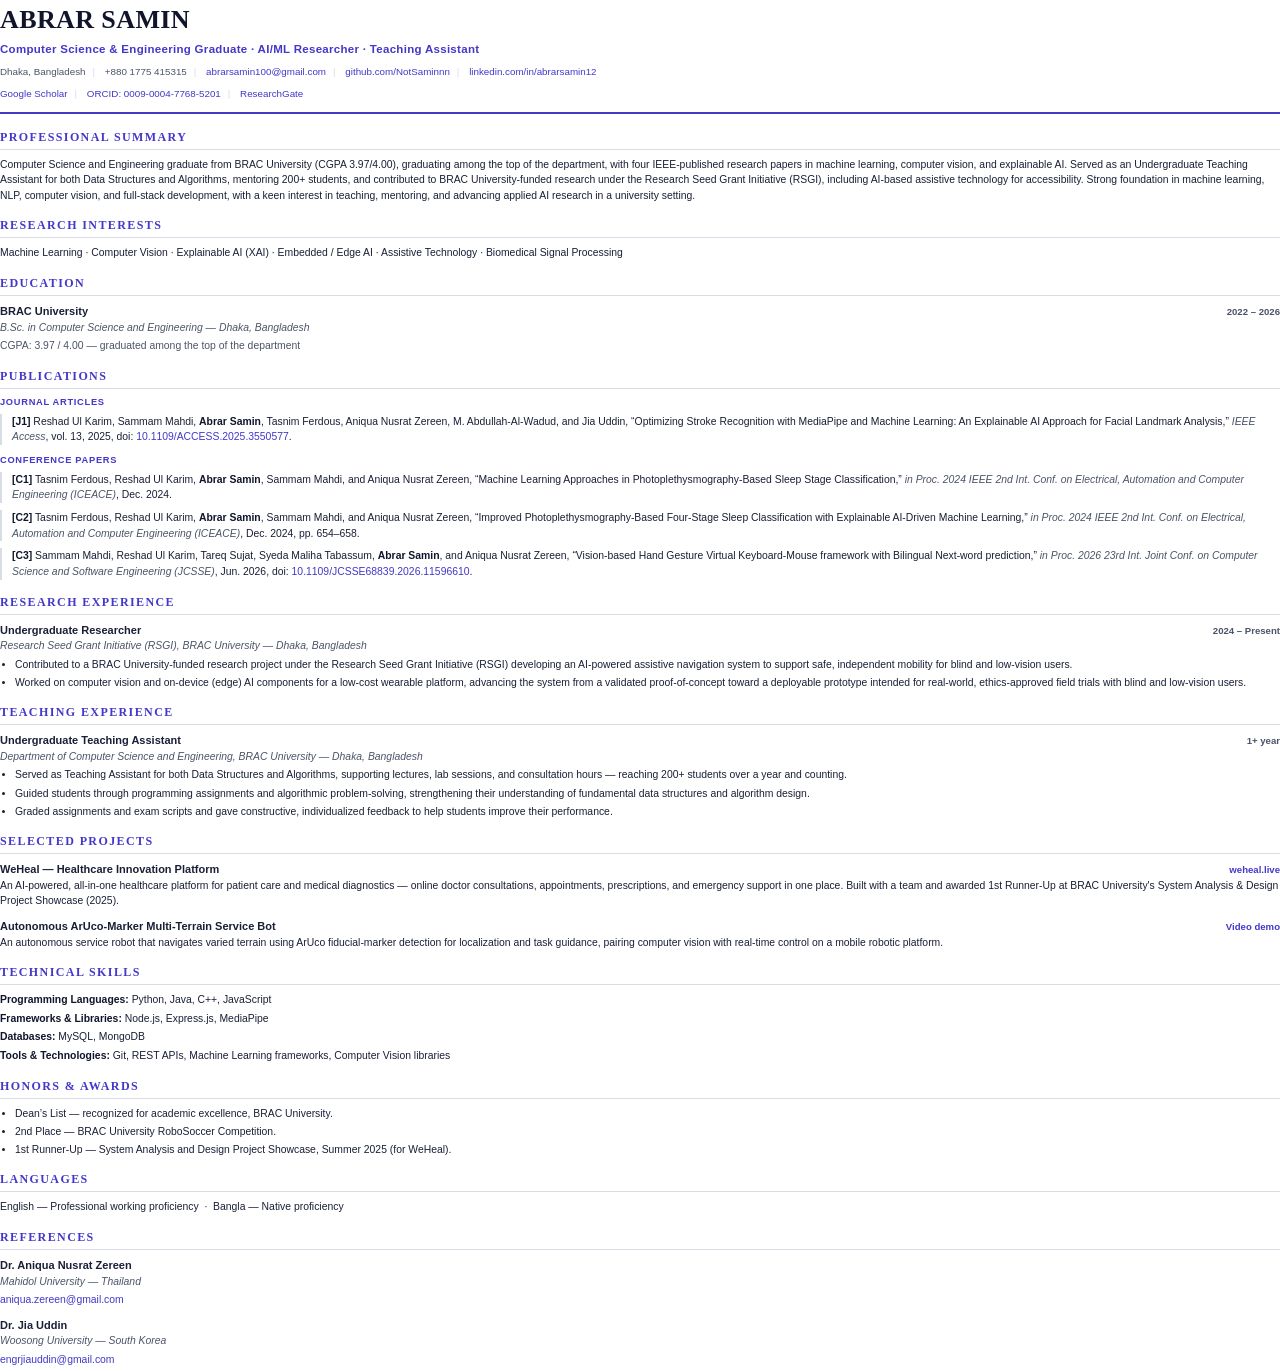
==== assets/resume/resume.html @ ad6e702a "Add JCSSE 2026 publication, references, and update IEEE paper count to four. Includes the new confer" ====
<!DOCTYPE html>
<html lang="en">
<head>
<meta charset="UTF-8">
<meta name="viewport" content="width=device-width, initial-scale=1.0">
<title>Abrar Samin — Curriculum Vitae</title>
<style>
  /* Print-optimised CV. Rendered to PDF with Chrome headless (--print-to-pdf). */
  @page { size: A4; margin: 14mm 15mm; }
  * { box-sizing: border-box; margin: 0; padding: 0; }
  :root {
    --ink: #1a1f36;
    --muted: #4b5468;
    --brand: #4338ca;
    --line: #d8dce6;
  }
  html { -webkit-print-color-adjust: exact; print-color-adjust: exact; }
  body {
    font-family: "Helvetica Neue", Arial, sans-serif;
    color: var(--ink);
    font-size: 10.4px;
    line-height: 1.5;
  }
  a { color: var(--brand); text-decoration: none; }

  header { border-bottom: 2.5px solid var(--brand); padding-bottom: 10px; margin-bottom: 14px; }
  h1 { font-family: Georgia, "Times New Roman", serif; font-size: 26px; letter-spacing: 0.4px; color: #10152b; }
  .role { color: var(--brand); font-weight: 600; font-size: 11.5px; margin-top: 2px; letter-spacing: 0.3px; }
  .contact { margin-top: 7px; color: var(--muted); font-size: 9.8px; }
  .contact span { white-space: nowrap; }
  .sep { color: var(--line); margin: 0 7px; }

  section { margin-top: 13px; }
  h2 {
    font-family: Georgia, serif; font-size: 12px; text-transform: uppercase;
    letter-spacing: 1.4px; color: var(--brand); border-bottom: 1px solid var(--line);
    padding-bottom: 3px; margin-bottom: 7px;
  }
  p { margin-bottom: 4px; }
  .muted { color: var(--muted); }

  .entry { margin-bottom: 9px; }
  .entry:last-child { margin-bottom: 0; }
  .row { display: flex; justify-content: space-between; align-items: baseline; gap: 12px; }
  .row .title { font-weight: 700; font-size: 11px; }
  .row .date { color: var(--muted); font-size: 9.6px; white-space: nowrap; font-weight: 600; }
  .sub { color: var(--muted); font-style: italic; margin-bottom: 3px; }
  ul { margin: 3px 0 0 15px; }
  li { margin-bottom: 2.5px; }

  .pub { margin-bottom: 7px; padding-left: 10px; border-left: 2px solid var(--line); }
  .pub .venue { color: var(--muted); font-style: italic; }
  .pub b { color: #10152b; }

  .grid2 { display: grid; grid-template-columns: 1fr 1fr; gap: 3px 20px; }
  .skill-line b { display: inline-block; min-width: 0; color: #10152b; }
  .tag-row { margin-bottom: 3px; }

  /* Publication categories (Journal / Conference) */
  .pubcat {
    font-weight: 700; font-size: 9.3px; text-transform: uppercase; letter-spacing: 0.7px;
    color: var(--brand); margin: 9px 0 4px;
  }
  .pubcat.first { margin-top: 2px; }
  .pubnum { font-weight: 700; color: #10152b; }
  .refs { color: var(--muted); font-style: italic; }

  /* Keep entries whole across page breaks — professional CV pagination */
  section { page-break-inside: avoid; break-inside: avoid; }
  .entry, .pub { page-break-inside: avoid; break-inside: avoid; }
  h2 { page-break-after: avoid; break-after: avoid; }
</style>
</head>
<body>
  <header>
    <h1>ABRAR SAMIN</h1>
    <div class="role">Computer Science &amp; Engineering Graduate · AI/ML Researcher · Teaching Assistant</div>
    <div class="contact">
      <span>Dhaka, Bangladesh</span><span class="sep">|</span>
      <span>+880 1775 415315</span><span class="sep">|</span>
      <span><a href="mailto:abrarsamin100@gmail.com">abrarsamin100@gmail.com</a></span><span class="sep">|</span>
      <span><a href="https://github.com/NotSaminnn">github.com/NotSaminnn</a></span><span class="sep">|</span>
      <span><a href="https://linkedin.com/in/abrarsamin12">linkedin.com/in/abrarsamin12</a></span>
    </div>
    <div class="contact">
      <span><a href="https://scholar.google.com/citations?user=wri8qfwAAAAJ">Google Scholar</a></span><span class="sep">|</span>
      <span><a href="https://orcid.org/0009-0004-7768-5201">ORCID: 0009-0004-7768-5201</a></span><span class="sep">|</span>
      <span><a href="https://www.researchgate.net/profile/Abrar-Samin-3">ResearchGate</a></span>
    </div>
  </header>

  <section>
    <h2>Professional Summary</h2>
    <p>Computer Science and Engineering graduate from BRAC University (CGPA 3.97/4.00), graduating among the top of
    the department, with four IEEE-published research papers in machine learning, computer vision, and explainable
    AI. Served as an Undergraduate Teaching Assistant for both Data Structures and Algorithms, mentoring 200+ students,
    and contributed to BRAC University-funded research under the Research Seed Grant Initiative (RSGI), including
    AI-based assistive technology for accessibility. Strong foundation in machine learning, NLP, computer vision, and
    full-stack development, with a keen interest in teaching, mentoring, and advancing applied AI research in a
    university setting.</p>
  </section>

  <section>
    <h2>Research Interests</h2>
    <p>Machine Learning · Computer Vision · Explainable AI (XAI) · Embedded / Edge AI · Assistive Technology · Biomedical Signal Processing</p>
  </section>

  <section>
    <h2>Education</h2>
    <div class="entry">
      <div class="row"><span class="title">BRAC University</span><span class="date">2022 – 2026</span></div>
      <div class="sub">B.Sc. in Computer Science and Engineering — Dhaka, Bangladesh</div>
      <p class="muted">CGPA: 3.97 / 4.00 — graduated among the top of the department</p>
    </div>
  </section>

  <section>
    <h2>Publications</h2>
    <div class="pubcat first">Journal Articles</div>
    <div class="pub">
      <span class="pubnum">[J1]</span> Reshad Ul Karim, Sammam Mahdi, <b>Abrar Samin</b>, Tasnim Ferdous, Aniqua Nusrat Zereen,
      M. Abdullah-Al-Wadud, and Jia Uddin, &ldquo;Optimizing Stroke Recognition with MediaPipe and Machine Learning:
      An Explainable AI Approach for Facial Landmark Analysis,&rdquo; <span class="venue">IEEE Access</span>, vol. 13,
      2025, doi: <a href="https://doi.org/10.1109/ACCESS.2025.3550577">10.1109/ACCESS.2025.3550577</a>.
    </div>
    <div class="pubcat">Conference Papers</div>
    <div class="pub">
      <span class="pubnum">[C1]</span> Tasnim Ferdous, Reshad Ul Karim, <b>Abrar Samin</b>, Sammam Mahdi, and Aniqua Nusrat
      Zereen, &ldquo;Machine Learning Approaches in Photoplethysmography-Based Sleep Stage Classification,&rdquo;
      <span class="venue">in Proc. 2024 IEEE 2nd Int. Conf. on Electrical, Automation and Computer Engineering
      (ICEACE)</span>, Dec. 2024.
    </div>
    <div class="pub">
      <span class="pubnum">[C2]</span> Tasnim Ferdous, Reshad Ul Karim, <b>Abrar Samin</b>, Sammam Mahdi, and Aniqua Nusrat
      Zereen, &ldquo;Improved Photoplethysmography-Based Four-Stage Sleep Classification with Explainable AI-Driven
      Machine Learning,&rdquo; <span class="venue">in Proc. 2024 IEEE 2nd Int. Conf. on Electrical, Automation and
      Computer Engineering (ICEACE)</span>, Dec. 2024, pp. 654–658.
    </div>
    <div class="pub">
      <span class="pubnum">[C3]</span> Sammam Mahdi, Reshad Ul Karim, Tareq Sujat, Syeda Maliha Tabassum, <b>Abrar Samin</b>,
      and Aniqua Nusrat Zereen, &ldquo;Vision-based Hand Gesture Virtual Keyboard-Mouse framework with Bilingual
      Next-word prediction,&rdquo; <span class="venue">in Proc. 2026 23rd Int. Joint Conf. on Computer Science and
      Software Engineering (JCSSE)</span>, Jun. 2026, doi:
      <a href="https://doi.org/10.1109/JCSSE68839.2026.11596610">10.1109/JCSSE68839.2026.11596610</a>.
    </div>
  </section>

  <section>
    <h2>Research Experience</h2>
    <div class="entry">
      <div class="row"><span class="title">Undergraduate Researcher</span><span class="date">2024 – Present</span></div>
      <div class="sub">Research Seed Grant Initiative (RSGI), BRAC University — Dhaka, Bangladesh</div>
      <ul>
        <li>Contributed to a BRAC University-funded research project under the Research Seed Grant Initiative (RSGI)
        developing an AI-powered assistive navigation system to support safe, independent mobility for blind and
        low-vision users.</li>
        <li>Worked on computer vision and on-device (edge) AI components for a low-cost wearable platform, advancing
        the system from a validated proof-of-concept toward a deployable prototype intended for real-world,
        ethics-approved field trials with blind and low-vision users.</li>
      </ul>
    </div>
  </section>

  <section>
    <h2>Teaching Experience</h2>
    <div class="entry">
      <div class="row"><span class="title">Undergraduate Teaching Assistant</span><span class="date">1+ year</span></div>
      <div class="sub">Department of Computer Science and Engineering, BRAC University — Dhaka, Bangladesh</div>
      <ul>
        <li>Served as Teaching Assistant for both Data Structures and Algorithms, supporting lectures, lab sessions,
        and consultation hours — reaching 200+ students over a year and counting.</li>
        <li>Guided students through programming assignments and algorithmic problem-solving, strengthening their
        understanding of fundamental data structures and algorithm design.</li>
        <li>Graded assignments and exam scripts and gave constructive, individualized feedback to help students
        improve their performance.</li>
      </ul>
    </div>
  </section>

  <section>
    <h2>Selected Projects</h2>
    <div class="entry">
      <div class="row"><span class="title">WeHeal — Healthcare Innovation Platform</span><span class="date"><a href="https://weheal.live/">weheal.live</a></span></div>
      <p>An AI-powered, all-in-one healthcare platform for patient care and medical diagnostics — online doctor
      consultations, appointments, prescriptions, and emergency support in one place. Built with a team and awarded
      1st Runner-Up at BRAC University's System Analysis &amp; Design Project Showcase (2025).</p>
    </div>
    <div class="entry">
      <div class="row"><span class="title">Autonomous ArUco-Marker Multi-Terrain Service Bot</span><span class="date"><a href="https://www.youtube.com/watch?v=WJUcASlT_to">Video demo</a></span></div>
      <p>An autonomous service robot that navigates varied terrain using ArUco fiducial-marker detection for
      localization and task guidance, pairing computer vision with real-time control on a mobile robotic platform.</p>
    </div>
  </section>

  <section>
    <h2>Technical Skills</h2>
    <div class="tag-row skill-line"><b>Programming Languages:</b> Python, Java, C++, JavaScript</div>
    <div class="tag-row skill-line"><b>Frameworks &amp; Libraries:</b> Node.js, Express.js, MediaPipe</div>
    <div class="tag-row skill-line"><b>Databases:</b> MySQL, MongoDB</div>
    <div class="tag-row skill-line"><b>Tools &amp; Technologies:</b> Git, REST APIs, Machine Learning frameworks, Computer Vision libraries</div>
  </section>

  <section>
    <h2>Honors &amp; Awards</h2>
    <ul>
      <li>Dean&rsquo;s List — recognized for academic excellence, BRAC University.</li>
      <li>2nd Place — BRAC University RoboSoccer Competition.</li>
      <li>1st Runner-Up — System Analysis and Design Project Showcase, Summer 2025 (for WeHeal).</li>
    </ul>
  </section>

  <section>
    <h2>Languages</h2>
    <p>English — Professional working proficiency &nbsp;·&nbsp; Bangla — Native proficiency</p>
  </section>

  <section>
    <h2>References</h2>
    <div class="entry">
      <div class="row"><span class="title">Dr. Aniqua Nusrat Zereen</span></div>
      <div class="sub">Mahidol University — Thailand</div>
      <p class="muted"><a href="mailto:aniqua.zereen@gmail.com">aniqua.zereen@gmail.com</a></p>
    </div>
    <div class="entry">
      <div class="row"><span class="title">Dr. Jia Uddin</span></div>
      <div class="sub">Woosong University — South Korea</div>
      <p class="muted"><a href="mailto:engrjiauddin@gmail.com">engrjiauddin@gmail.com</a></p>
    </div>
  </section>
</body>
</html>
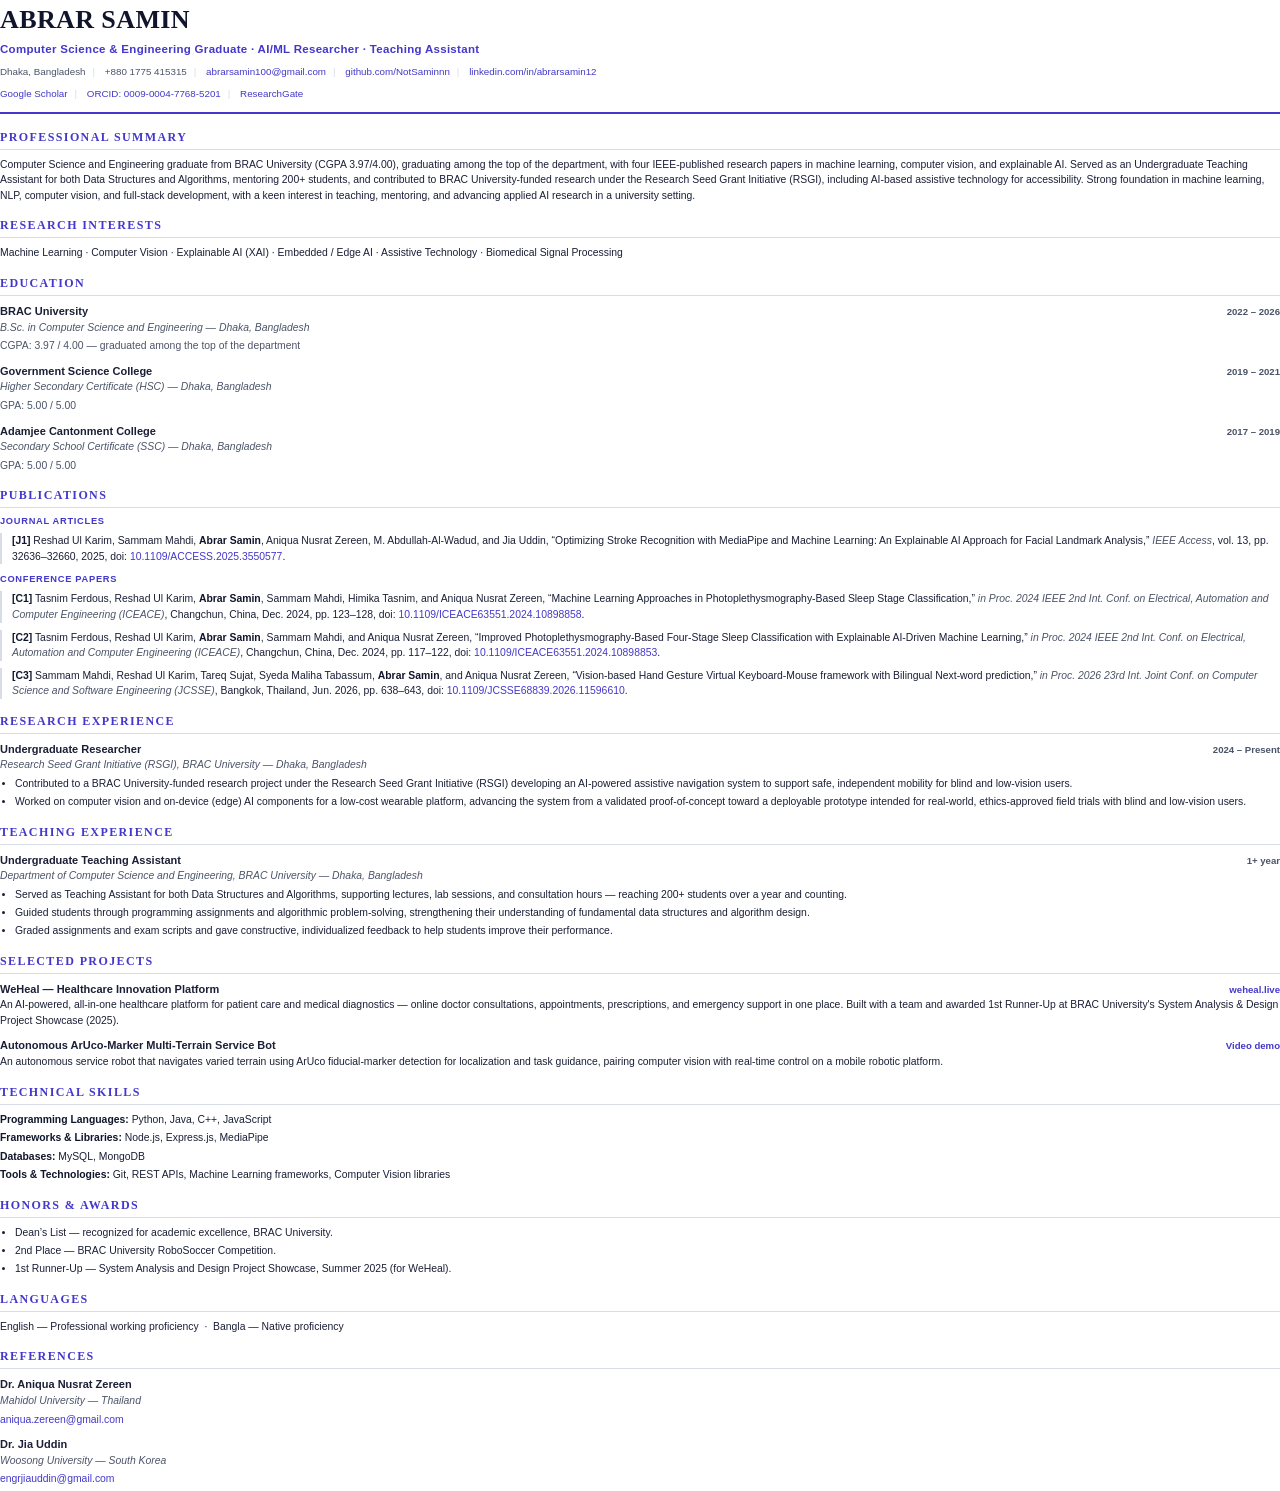
==== commit 36031ee9: "Correct publication metadata across CV, site, and resume assets Verified against Crossref and the pu" ====
--- a/assets/resume/resume.html
+++ b/assets/resume/resume.html
@@ -112,35 +112,47 @@
       <div class="sub">B.Sc. in Computer Science and Engineering — Dhaka, Bangladesh</div>
       <p class="muted">CGPA: 3.97 / 4.00 — graduated among the top of the department</p>
     </div>
+    <div class="entry">
+      <div class="row"><span class="title">Government Science College</span><span class="date">2019 – 2021</span></div>
+      <div class="sub">Higher Secondary Certificate (HSC) — Dhaka, Bangladesh</div>
+      <p class="muted">GPA: 5.00 / 5.00</p>
+    </div>
+    <div class="entry">
+      <div class="row"><span class="title">Adamjee Cantonment College</span><span class="date">2017 – 2019</span></div>
+      <div class="sub">Secondary School Certificate (SSC) — Dhaka, Bangladesh</div>
+      <p class="muted">GPA: 5.00 / 5.00</p>
+    </div>
   </section>
 
   <section>
     <h2>Publications</h2>
     <div class="pubcat first">Journal Articles</div>
     <div class="pub">
-      <span class="pubnum">[J1]</span> Reshad Ul Karim, Sammam Mahdi, <b>Abrar Samin</b>, Tasnim Ferdous, Aniqua Nusrat Zereen,
+      <span class="pubnum">[J1]</span> Reshad Ul Karim, Sammam Mahdi, <b>Abrar Samin</b>, Aniqua Nusrat Zereen,
       M. Abdullah-Al-Wadud, and Jia Uddin, &ldquo;Optimizing Stroke Recognition with MediaPipe and Machine Learning:
       An Explainable AI Approach for Facial Landmark Analysis,&rdquo; <span class="venue">IEEE Access</span>, vol. 13,
-      2025, doi: <a href="https://doi.org/10.1109/ACCESS.2025.3550577">10.1109/ACCESS.2025.3550577</a>.
+      pp. 32636&ndash;32660, 2025, doi: <a href="https://doi.org/10.1109/ACCESS.2025.3550577">10.1109/ACCESS.2025.3550577</a>.
     </div>
     <div class="pubcat">Conference Papers</div>
     <div class="pub">
-      <span class="pubnum">[C1]</span> Tasnim Ferdous, Reshad Ul Karim, <b>Abrar Samin</b>, Sammam Mahdi, and Aniqua Nusrat
-      Zereen, &ldquo;Machine Learning Approaches in Photoplethysmography-Based Sleep Stage Classification,&rdquo;
-      <span class="venue">in Proc. 2024 IEEE 2nd Int. Conf. on Electrical, Automation and Computer Engineering
-      (ICEACE)</span>, Dec. 2024.
+      <span class="pubnum">[C1]</span> Tasnim Ferdous, Reshad Ul Karim, <b>Abrar Samin</b>, Sammam Mahdi, Himika Tasnim,
+      and Aniqua Nusrat Zereen, &ldquo;Machine Learning Approaches in Photoplethysmography-Based Sleep Stage
+      Classification,&rdquo; <span class="venue">in Proc. 2024 IEEE 2nd Int. Conf. on Electrical, Automation and
+      Computer Engineering (ICEACE)</span>, Changchun, China, Dec. 2024, pp. 123&ndash;128, doi:
+      <a href="https://doi.org/10.1109/ICEACE63551.2024.10898858">10.1109/ICEACE63551.2024.10898858</a>.
     </div>
     <div class="pub">
       <span class="pubnum">[C2]</span> Tasnim Ferdous, Reshad Ul Karim, <b>Abrar Samin</b>, Sammam Mahdi, and Aniqua Nusrat
       Zereen, &ldquo;Improved Photoplethysmography-Based Four-Stage Sleep Classification with Explainable AI-Driven
       Machine Learning,&rdquo; <span class="venue">in Proc. 2024 IEEE 2nd Int. Conf. on Electrical, Automation and
-      Computer Engineering (ICEACE)</span>, Dec. 2024, pp. 654–658.
+      Computer Engineering (ICEACE)</span>, Changchun, China, Dec. 2024, pp. 117&ndash;122, doi:
+      <a href="https://doi.org/10.1109/ICEACE63551.2024.10898853">10.1109/ICEACE63551.2024.10898853</a>.
     </div>
     <div class="pub">
       <span class="pubnum">[C3]</span> Sammam Mahdi, Reshad Ul Karim, Tareq Sujat, Syeda Maliha Tabassum, <b>Abrar Samin</b>,
       and Aniqua Nusrat Zereen, &ldquo;Vision-based Hand Gesture Virtual Keyboard-Mouse framework with Bilingual
       Next-word prediction,&rdquo; <span class="venue">in Proc. 2026 23rd Int. Joint Conf. on Computer Science and
-      Software Engineering (JCSSE)</span>, Jun. 2026, doi:
+      Software Engineering (JCSSE)</span>, Bangkok, Thailand, Jun. 2026, pp. 638&ndash;643, doi:
       <a href="https://doi.org/10.1109/JCSSE68839.2026.11596610">10.1109/JCSSE68839.2026.11596610</a>.
     </div>
   </section>
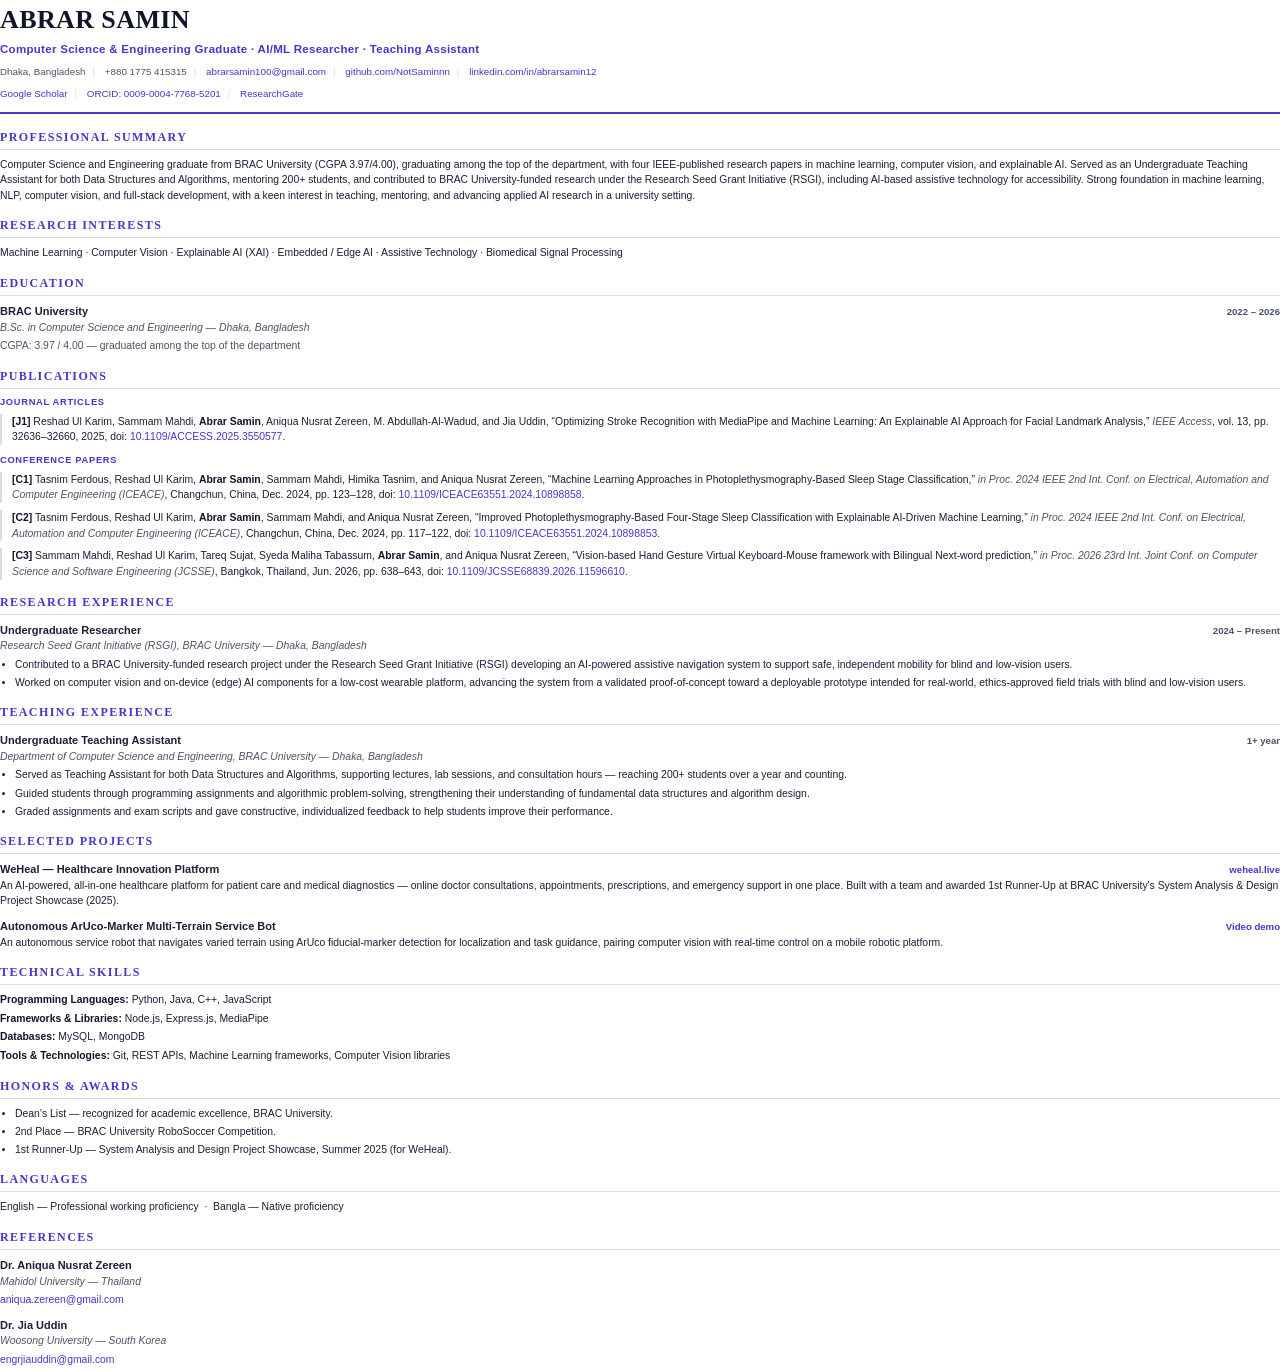
==== commit dd2d0883: "Remove HSC and SSC entries from site and CV Drop the Government Science College (HSC) and Adamjee Ca" ====
--- a/assets/resume/resume.html
+++ b/assets/resume/resume.html
@@ -112,16 +112,6 @@
       <div class="sub">B.Sc. in Computer Science and Engineering — Dhaka, Bangladesh</div>
       <p class="muted">CGPA: 3.97 / 4.00 — graduated among the top of the department</p>
     </div>
-    <div class="entry">
-      <div class="row"><span class="title">Government Science College</span><span class="date">2019 – 2021</span></div>
-      <div class="sub">Higher Secondary Certificate (HSC) — Dhaka, Bangladesh</div>
-      <p class="muted">GPA: 5.00 / 5.00</p>
-    </div>
-    <div class="entry">
-      <div class="row"><span class="title">Adamjee Cantonment College</span><span class="date">2017 – 2019</span></div>
-      <div class="sub">Secondary School Certificate (SSC) — Dhaka, Bangladesh</div>
-      <p class="muted">GPA: 5.00 / 5.00</p>
-    </div>
   </section>
 
   <section>
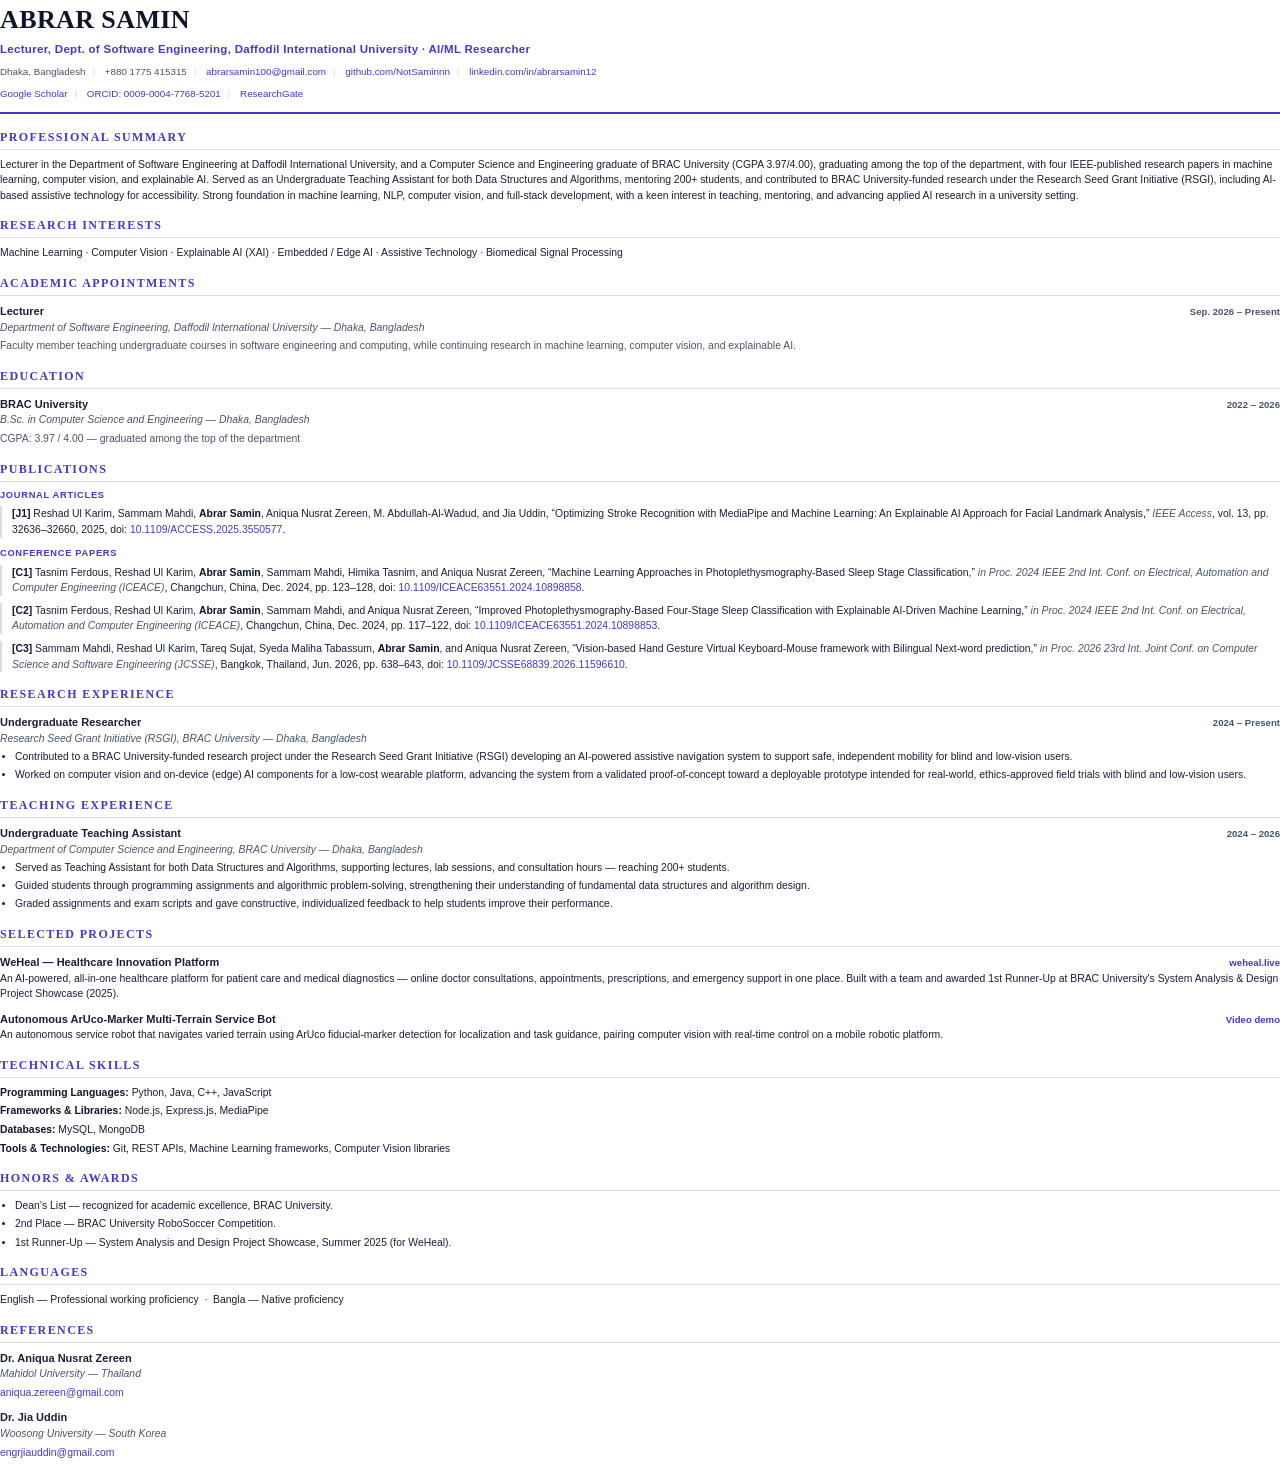
==== commit e86fa316: "Add Lecturer appointment at Daffodil International University New position: Lecturer, Department of " ====
--- a/assets/resume/resume.html
+++ b/assets/resume/resume.html
@@ -74,7 +74,7 @@
 <body>
   <header>
     <h1>ABRAR SAMIN</h1>
-    <div class="role">Computer Science &amp; Engineering Graduate · AI/ML Researcher · Teaching Assistant</div>
+    <div class="role">Lecturer, Dept. of Software Engineering, Daffodil International University · AI/ML Researcher</div>
     <div class="contact">
       <span>Dhaka, Bangladesh</span><span class="sep">|</span>
       <span>+880 1775 415315</span><span class="sep">|</span>
@@ -91,7 +91,8 @@
 
   <section>
     <h2>Professional Summary</h2>
-    <p>Computer Science and Engineering graduate from BRAC University (CGPA 3.97/4.00), graduating among the top of
+    <p>Lecturer in the Department of Software Engineering at Daffodil International University, and a Computer
+    Science and Engineering graduate of BRAC University (CGPA 3.97/4.00), graduating among the top of
     the department, with four IEEE-published research papers in machine learning, computer vision, and explainable
     AI. Served as an Undergraduate Teaching Assistant for both Data Structures and Algorithms, mentoring 200+ students,
     and contributed to BRAC University-funded research under the Research Seed Grant Initiative (RSGI), including
@@ -103,6 +104,16 @@
   <section>
     <h2>Research Interests</h2>
     <p>Machine Learning · Computer Vision · Explainable AI (XAI) · Embedded / Edge AI · Assistive Technology · Biomedical Signal Processing</p>
+  </section>
+
+  <section>
+    <h2>Academic Appointments</h2>
+    <div class="entry">
+      <div class="row"><span class="title">Lecturer</span><span class="date">Sep. 2026 – Present</span></div>
+      <div class="sub">Department of Software Engineering, Daffodil International University — Dhaka, Bangladesh</div>
+      <p class="muted">Faculty member teaching undergraduate courses in software engineering and computing, while
+      continuing research in machine learning, computer vision, and explainable AI.</p>
+    </div>
   </section>
 
   <section>
@@ -166,11 +177,11 @@
   <section>
     <h2>Teaching Experience</h2>
     <div class="entry">
-      <div class="row"><span class="title">Undergraduate Teaching Assistant</span><span class="date">1+ year</span></div>
+      <div class="row"><span class="title">Undergraduate Teaching Assistant</span><span class="date">2024 – 2026</span></div>
       <div class="sub">Department of Computer Science and Engineering, BRAC University — Dhaka, Bangladesh</div>
       <ul>
         <li>Served as Teaching Assistant for both Data Structures and Algorithms, supporting lectures, lab sessions,
-        and consultation hours — reaching 200+ students over a year and counting.</li>
+        and consultation hours — reaching 200+ students.</li>
         <li>Guided students through programming assignments and algorithmic problem-solving, strengthening their
         understanding of fundamental data structures and algorithm design.</li>
         <li>Graded assignments and exam scripts and gave constructive, individualized feedback to help students
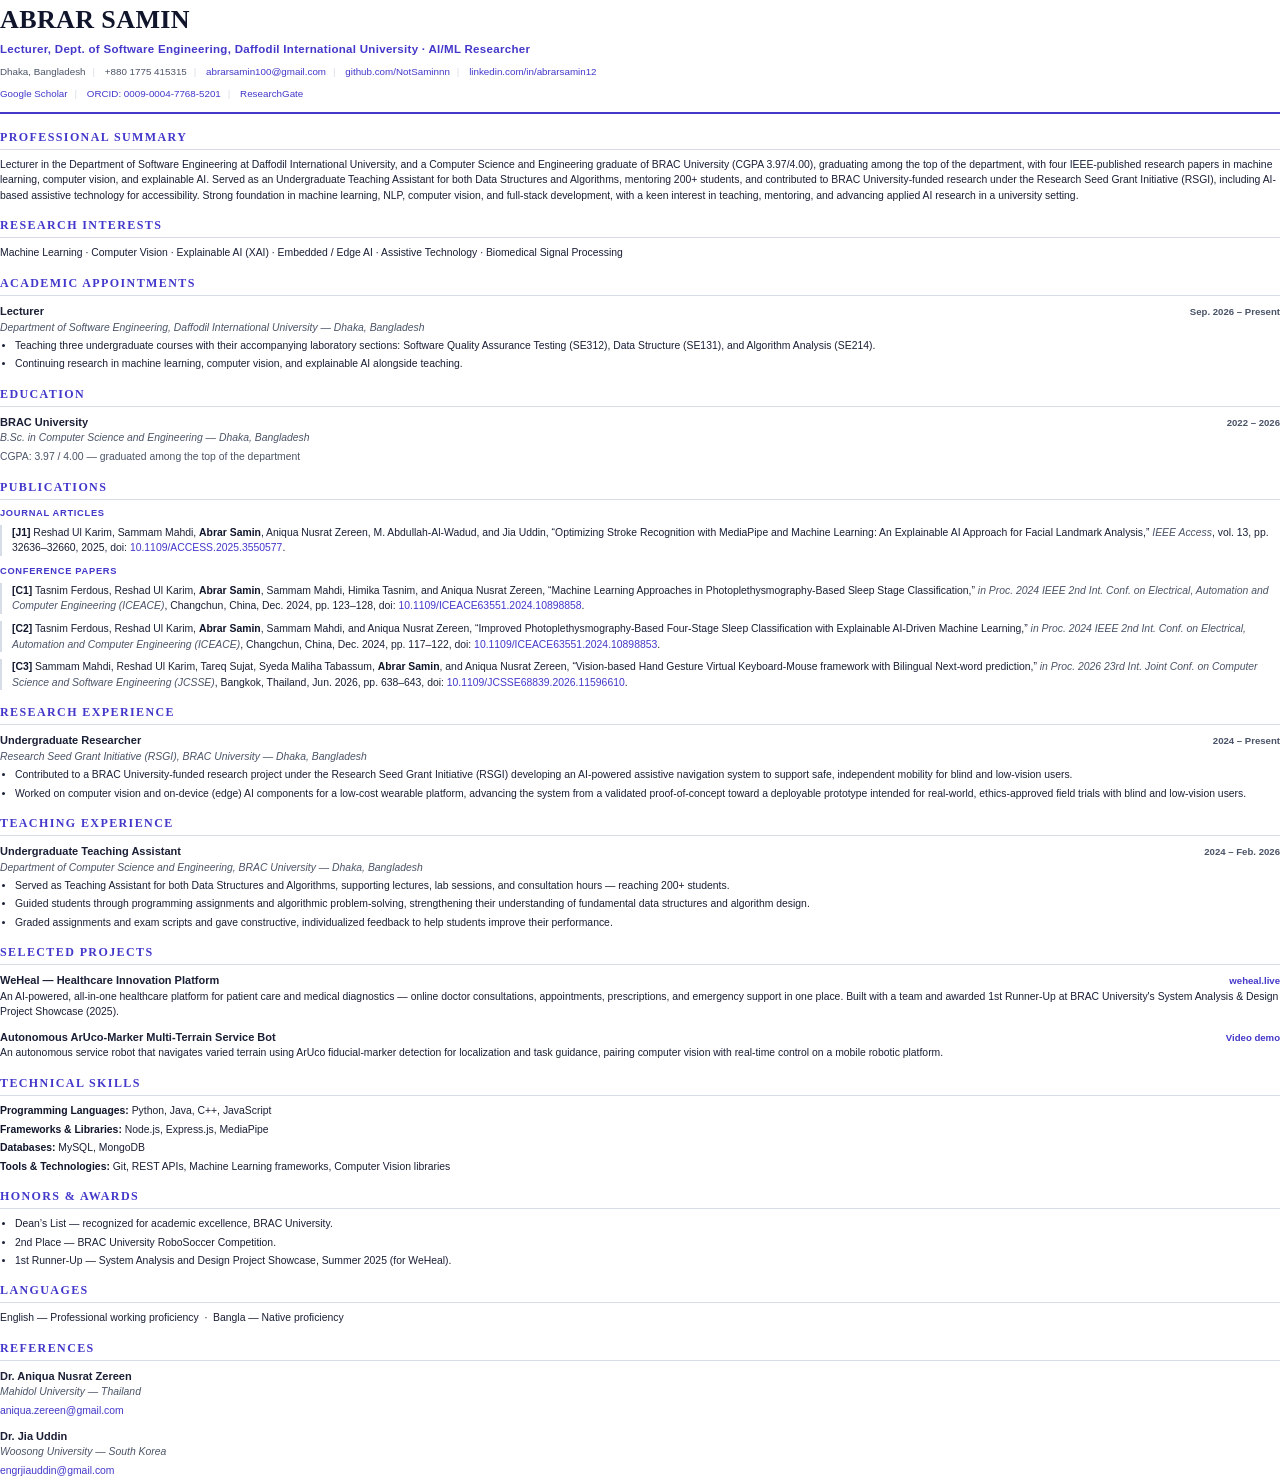
==== commit 7cdd80fd: "Name the courses taught at DIU and close the TA role in Feb 2026 Replace the generic "undergraduate " ====
--- a/assets/resume/resume.html
+++ b/assets/resume/resume.html
@@ -111,8 +111,11 @@
     <div class="entry">
       <div class="row"><span class="title">Lecturer</span><span class="date">Sep. 2026 – Present</span></div>
       <div class="sub">Department of Software Engineering, Daffodil International University — Dhaka, Bangladesh</div>
-      <p class="muted">Faculty member teaching undergraduate courses in software engineering and computing, while
-      continuing research in machine learning, computer vision, and explainable AI.</p>
+      <ul>
+        <li>Teaching three undergraduate courses with their accompanying laboratory sections: Software Quality
+        Assurance Testing (SE312), Data Structure (SE131), and Algorithm Analysis (SE214).</li>
+        <li>Continuing research in machine learning, computer vision, and explainable AI alongside teaching.</li>
+      </ul>
     </div>
   </section>
 
@@ -177,7 +180,7 @@
   <section>
     <h2>Teaching Experience</h2>
     <div class="entry">
-      <div class="row"><span class="title">Undergraduate Teaching Assistant</span><span class="date">2024 – 2026</span></div>
+      <div class="row"><span class="title">Undergraduate Teaching Assistant</span><span class="date">2024 – Feb. 2026</span></div>
       <div class="sub">Department of Computer Science and Engineering, BRAC University — Dhaka, Bangladesh</div>
       <ul>
         <li>Served as Teaching Assistant for both Data Structures and Algorithms, supporting lectures, lab sessions,
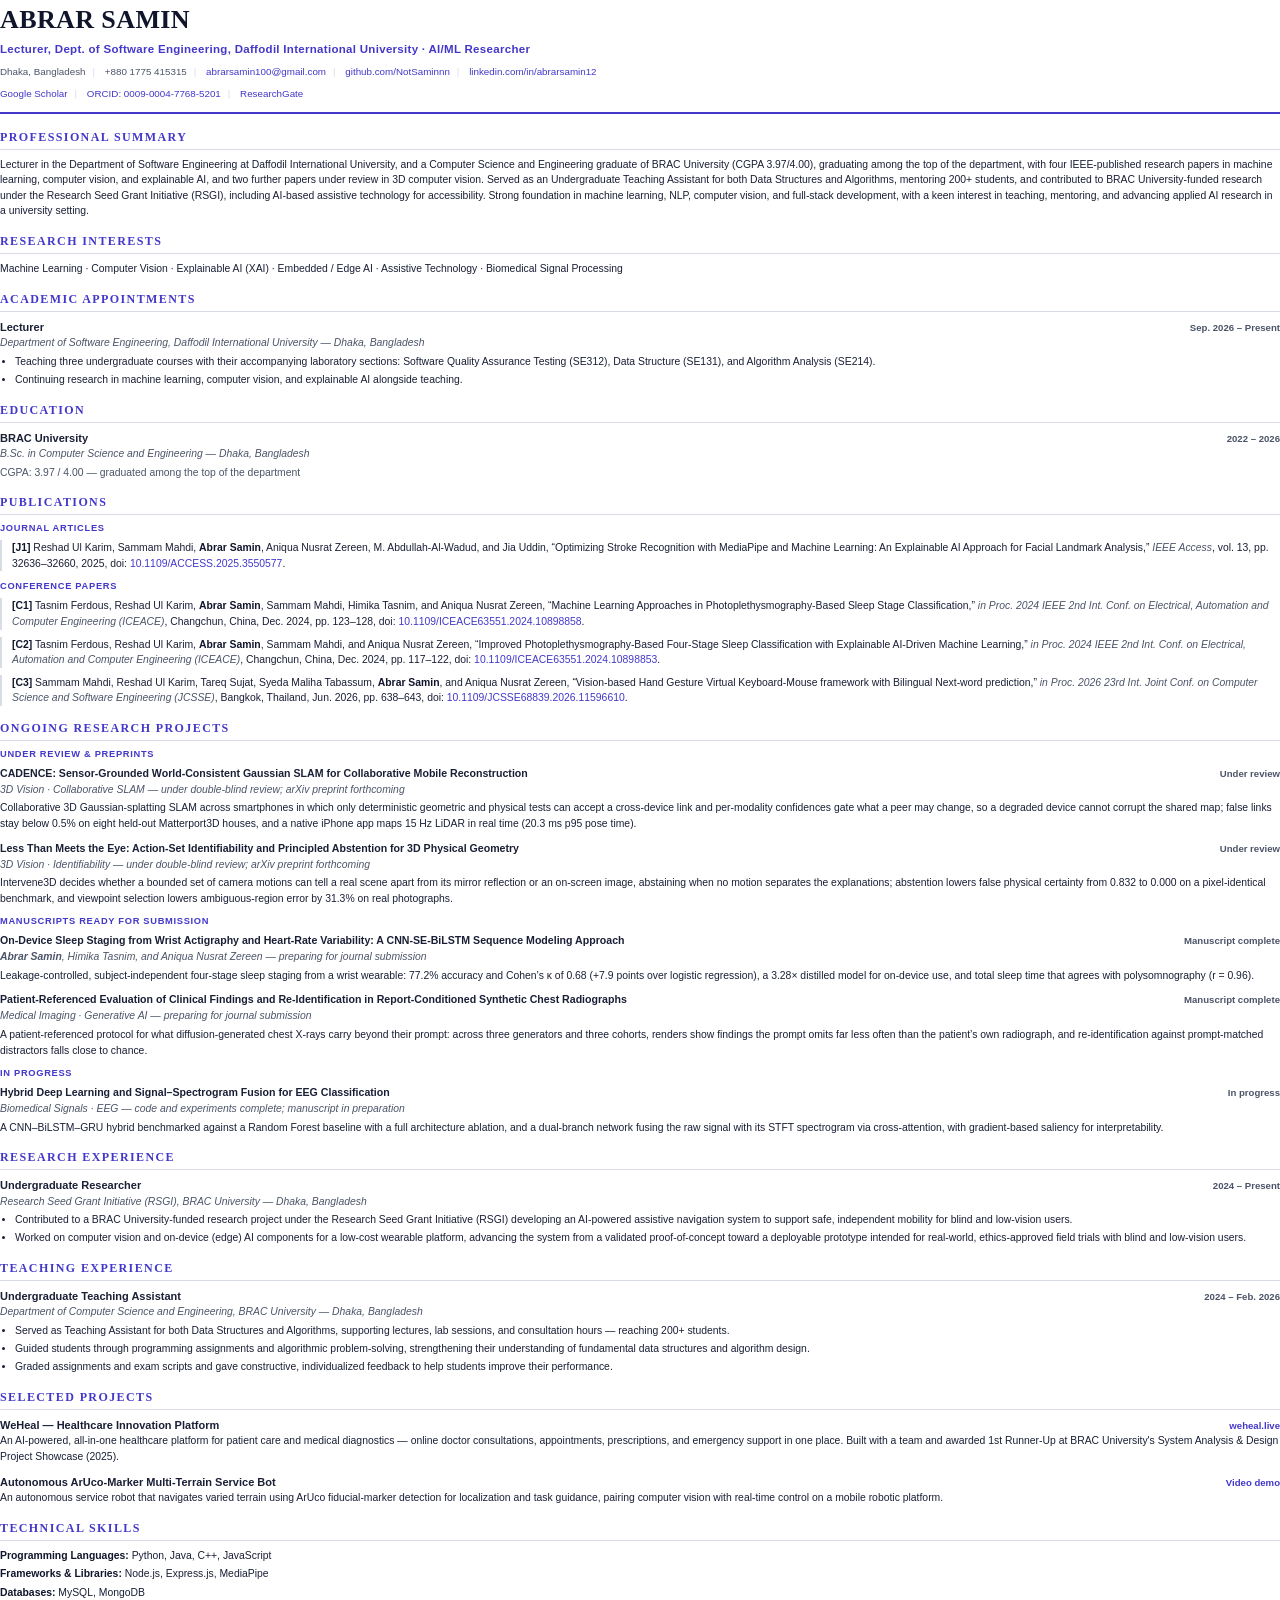
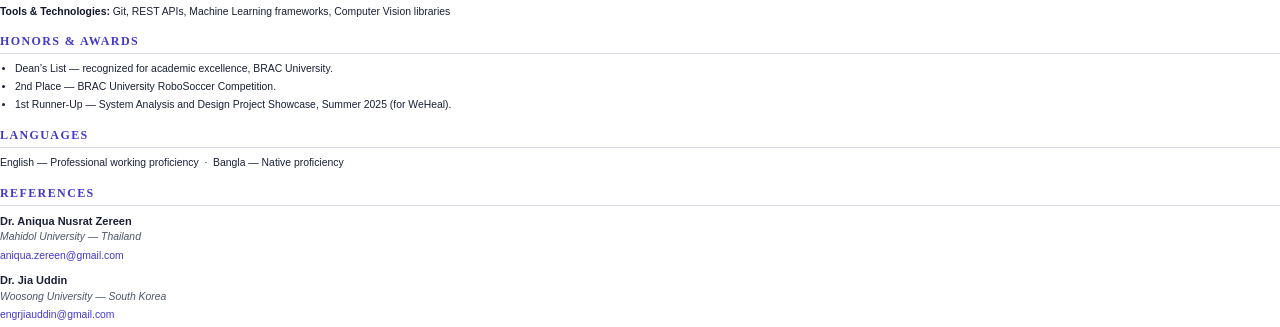
==== commit 9eba9e48: "Add Ongoing Research section to site and CV Five unpublished works, grouped by status: - Under revie" ====
--- a/assets/resume/resume.html
+++ b/assets/resume/resume.html
@@ -64,11 +64,16 @@
   .pubcat.first { margin-top: 2px; }
   .pubnum { font-weight: 700; color: #10152b; }
   .refs { color: var(--muted); font-style: italic; }
+  .proj .row .title { font-size: 10.6px; }
+  .proj p { margin-bottom: 0; }
 
   /* Keep entries whole across page breaks — professional CV pagination */
   section { page-break-inside: avoid; break-inside: avoid; }
   .entry, .pub { page-break-inside: avoid; break-inside: avoid; }
   h2 { page-break-after: avoid; break-after: avoid; }
+  /* Long sections may split between entries rather than jump whole to the next page */
+  section.breakable { page-break-inside: auto; break-inside: auto; }
+  .pubcat { page-break-after: avoid; break-after: avoid; }
 </style>
 </head>
 <body>
@@ -94,7 +99,7 @@
     <p>Lecturer in the Department of Software Engineering at Daffodil International University, and a Computer
     Science and Engineering graduate of BRAC University (CGPA 3.97/4.00), graduating among the top of
     the department, with four IEEE-published research papers in machine learning, computer vision, and explainable
-    AI. Served as an Undergraduate Teaching Assistant for both Data Structures and Algorithms, mentoring 200+ students,
+    AI, and two further papers under review in 3D computer vision. Served as an Undergraduate Teaching Assistant for both Data Structures and Algorithms, mentoring 200+ students,
     and contributed to BRAC University-funded research under the Research Seed Grant Initiative (RSGI), including
     AI-based assistive technology for accessibility. Strong foundation in machine learning, NLP, computer vision, and
     full-stack development, with a keen interest in teaching, mentoring, and advancing applied AI research in a
@@ -158,6 +163,50 @@
       Next-word prediction,&rdquo; <span class="venue">in Proc. 2026 23rd Int. Joint Conf. on Computer Science and
       Software Engineering (JCSSE)</span>, Bangkok, Thailand, Jun. 2026, pp. 638&ndash;643, doi:
       <a href="https://doi.org/10.1109/JCSSE68839.2026.11596610">10.1109/JCSSE68839.2026.11596610</a>.
+    </div>
+  </section>
+
+  <section class="breakable">
+    <h2>Ongoing Research Projects</h2>
+    <div class="pubcat first">Under Review &amp; Preprints</div>
+    <div class="entry proj">
+      <div class="row"><span class="title">CADENCE: Sensor-Grounded World-Consistent Gaussian SLAM for Collaborative Mobile Reconstruction</span><span class="date">Under review</span></div>
+      <div class="sub">3D Vision &middot; Collaborative SLAM &mdash; under double-blind review; arXiv preprint forthcoming</div>
+      <p>Collaborative 3D Gaussian-splatting SLAM across smartphones in which only deterministic geometric and physical
+      tests can accept a cross-device link and per-modality confidences gate what a peer may change, so a degraded
+      device cannot corrupt the shared map; false links stay below 0.5% on eight held-out Matterport3D houses, and a
+      native iPhone app maps 15 Hz LiDAR in real time (20.3 ms p95 pose time).</p>
+    </div>
+    <div class="entry proj">
+      <div class="row"><span class="title">Less Than Meets the Eye: Action-Set Identifiability and Principled Abstention for 3D Physical Geometry</span><span class="date">Under review</span></div>
+      <div class="sub">3D Vision &middot; Identifiability &mdash; under double-blind review; arXiv preprint forthcoming</div>
+      <p>Intervene3D decides whether a bounded set of camera motions can tell a real scene apart from its mirror
+      reflection or an on-screen image, abstaining when no motion separates the explanations; abstention lowers false
+      physical certainty from 0.832 to 0.000 on a pixel-identical benchmark, and viewpoint selection lowers
+      ambiguous-region error by 31.3% on real photographs.</p>
+    </div>
+    <div class="pubcat">Manuscripts Ready for Submission</div>
+    <div class="entry proj">
+      <div class="row"><span class="title">On-Device Sleep Staging from Wrist Actigraphy and Heart-Rate Variability: A CNN-SE-BiLSTM Sequence Modeling Approach</span><span class="date">Manuscript complete</span></div>
+      <div class="sub"><b>Abrar Samin</b>, Himika Tasnim, and Aniqua Nusrat Zereen &mdash; preparing for journal submission</div>
+      <p>Leakage-controlled, subject-independent four-stage sleep staging from a wrist wearable: 77.2% accuracy and
+      Cohen&rsquo;s &kappa; of 0.68 (+7.9 points over logistic regression), a 3.28&times; distilled model for on-device
+      use, and total sleep time that agrees with polysomnography (r = 0.96).</p>
+    </div>
+    <div class="entry proj">
+      <div class="row"><span class="title">Patient-Referenced Evaluation of Clinical Findings and Re-Identification in Report-Conditioned Synthetic Chest Radiographs</span><span class="date">Manuscript complete</span></div>
+      <div class="sub">Medical Imaging &middot; Generative AI &mdash; preparing for journal submission</div>
+      <p>A patient-referenced protocol for what diffusion-generated chest X-rays carry beyond their prompt: across three
+      generators and three cohorts, renders show findings the prompt omits far less often than the patient&rsquo;s own
+      radiograph, and re-identification against prompt-matched distractors falls close to chance.</p>
+    </div>
+    <div class="pubcat">In Progress</div>
+    <div class="entry proj">
+      <div class="row"><span class="title">Hybrid Deep Learning and Signal&ndash;Spectrogram Fusion for EEG Classification</span><span class="date">In progress</span></div>
+      <div class="sub">Biomedical Signals &middot; EEG &mdash; code and experiments complete; manuscript in preparation</div>
+      <p>A CNN&ndash;BiLSTM&ndash;GRU hybrid benchmarked against a Random Forest baseline with a full architecture
+      ablation, and a dual-branch network fusing the raw signal with its STFT spectrogram via cross-attention, with
+      gradient-based saliency for interpretability.</p>
     </div>
   </section>
 
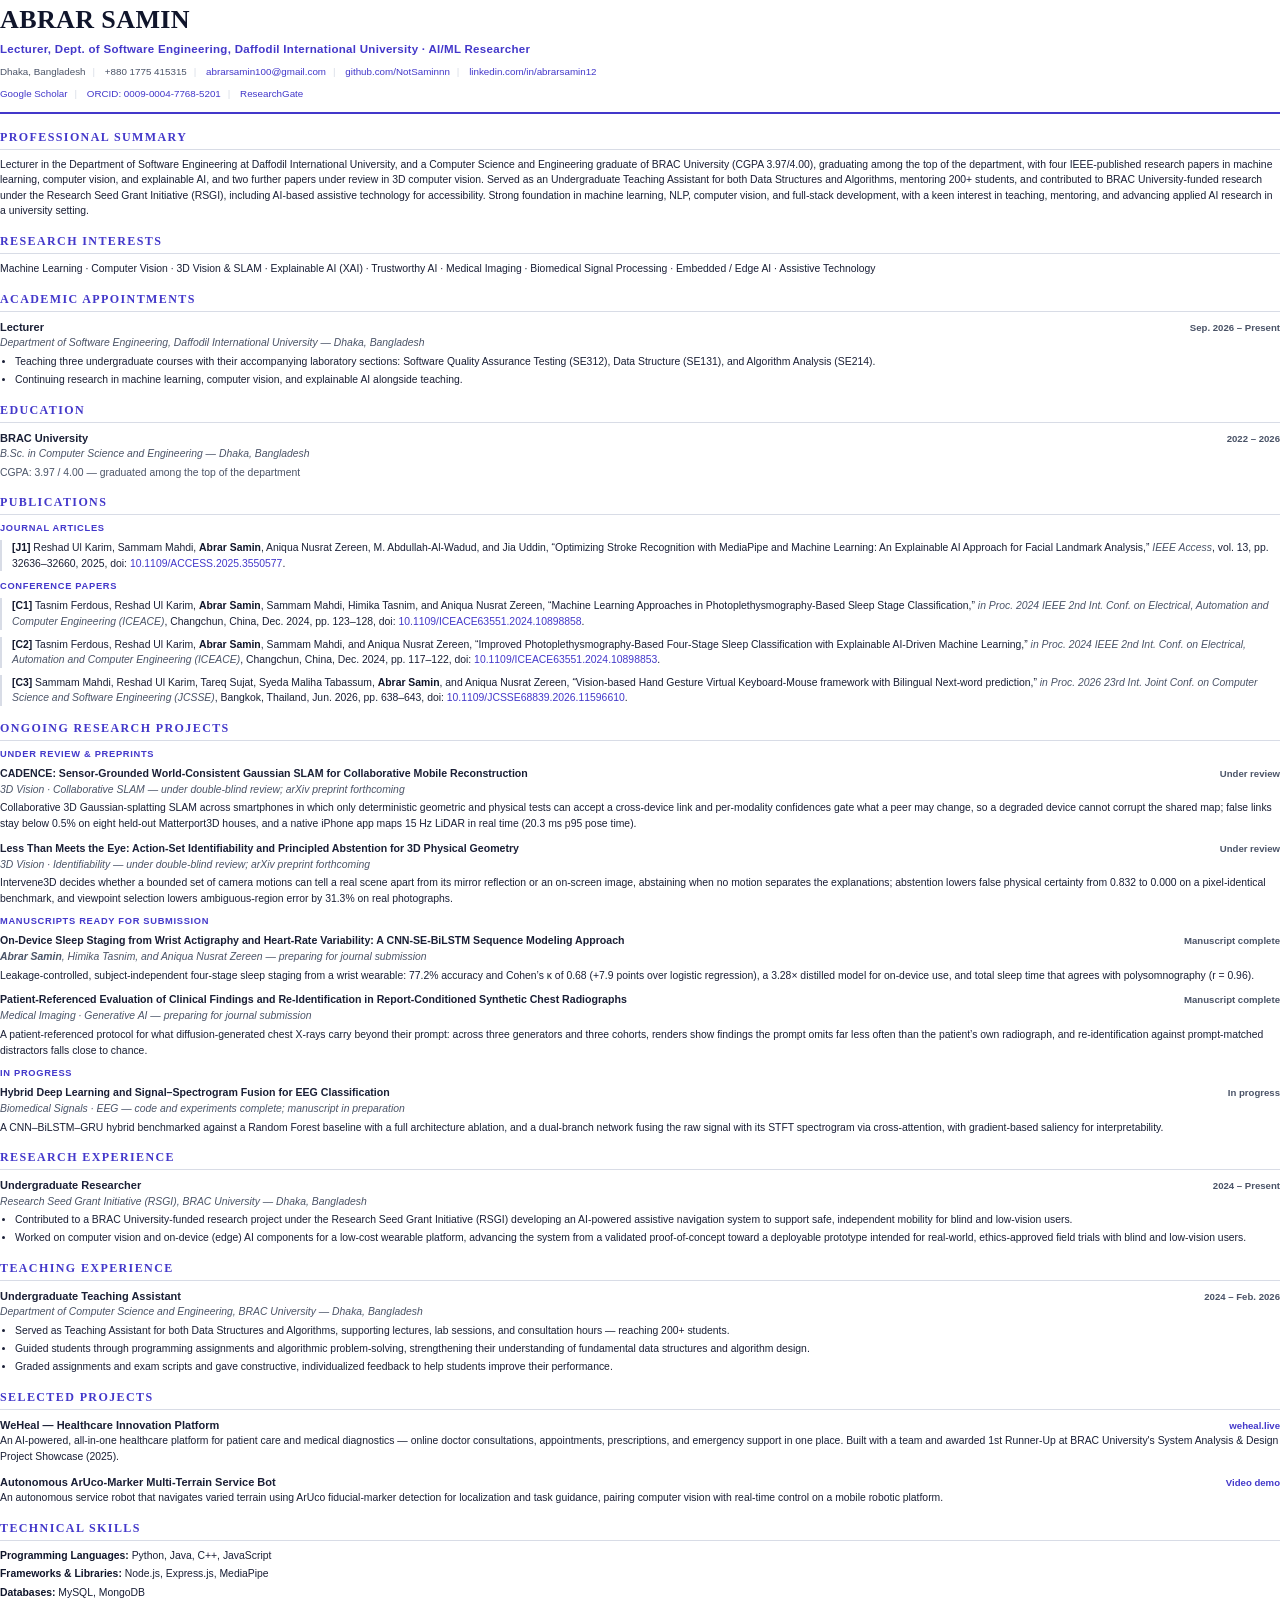
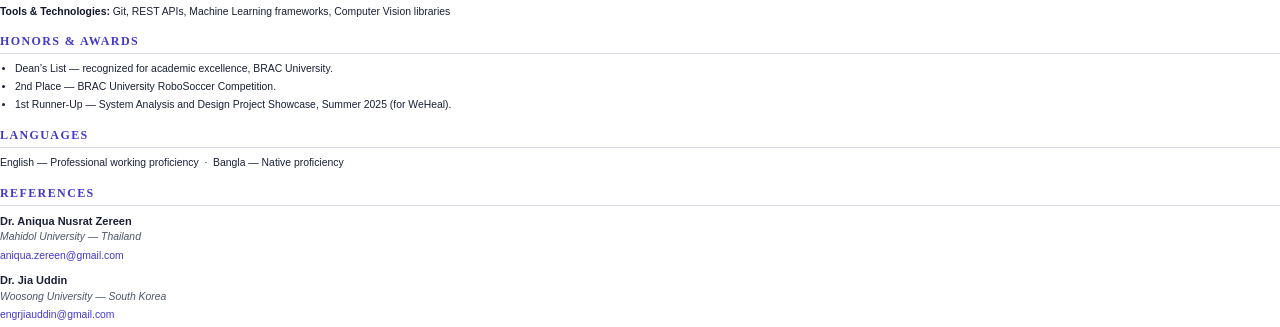
==== commit b6478392: "Redesign Ongoing Research cards and broaden research interests Fix: the live section rendered unstyl" ====
--- a/assets/resume/resume.html
+++ b/assets/resume/resume.html
@@ -108,7 +108,7 @@
 
   <section>
     <h2>Research Interests</h2>
-    <p>Machine Learning · Computer Vision · Explainable AI (XAI) · Embedded / Edge AI · Assistive Technology · Biomedical Signal Processing</p>
+    <p>Machine Learning · Computer Vision · 3D Vision &amp; SLAM · Explainable AI (XAI) · Trustworthy AI · Medical Imaging · Biomedical Signal Processing · Embedded / Edge AI · Assistive Technology</p>
   </section>
 
   <section>
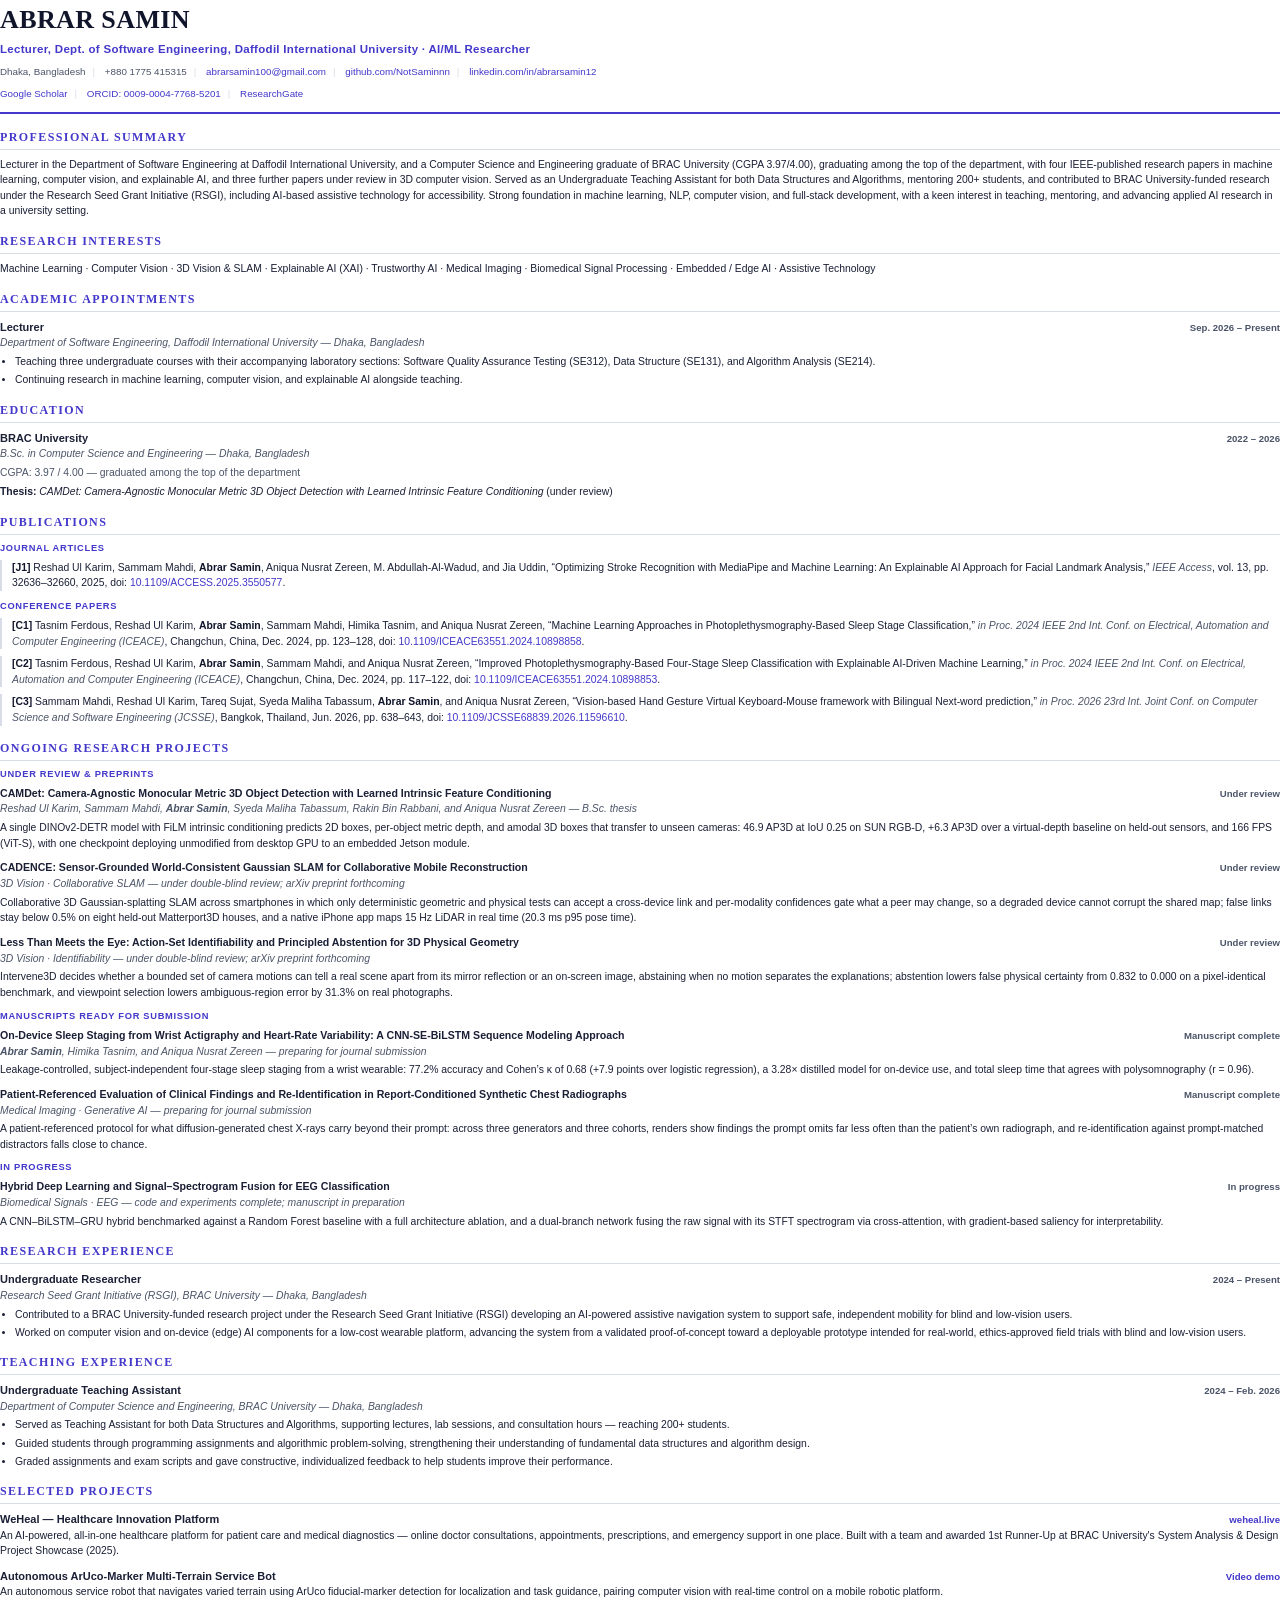
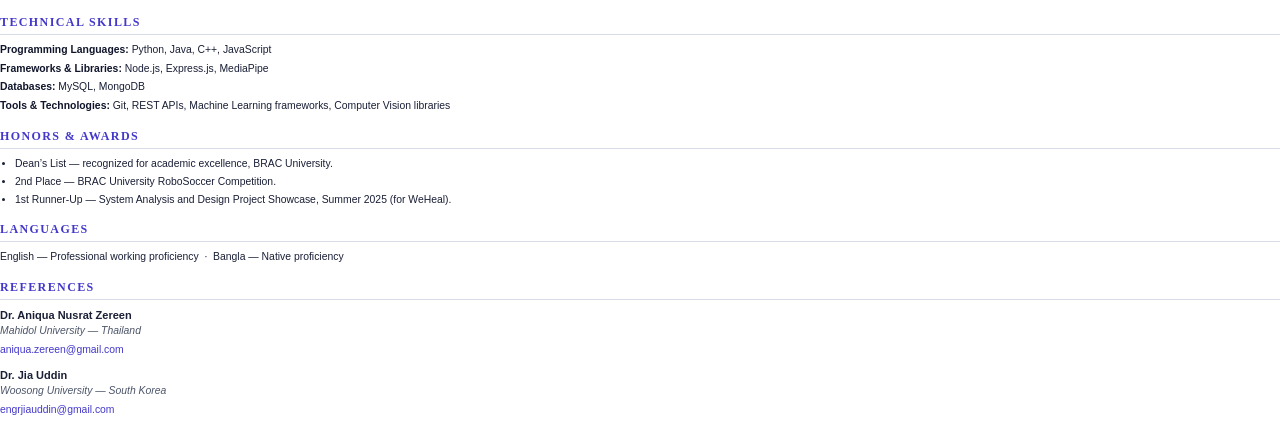
==== commit be20fd4a: "Add CAMDet thesis paper to Ongoing Research and Education CAMDet: Camera-Agnostic Monocular Metric 3" ====
--- a/assets/resume/resume.html
+++ b/assets/resume/resume.html
@@ -99,7 +99,7 @@
     <p>Lecturer in the Department of Software Engineering at Daffodil International University, and a Computer
     Science and Engineering graduate of BRAC University (CGPA 3.97/4.00), graduating among the top of
     the department, with four IEEE-published research papers in machine learning, computer vision, and explainable
-    AI, and two further papers under review in 3D computer vision. Served as an Undergraduate Teaching Assistant for both Data Structures and Algorithms, mentoring 200+ students,
+    AI, and three further papers under review in 3D computer vision. Served as an Undergraduate Teaching Assistant for both Data Structures and Algorithms, mentoring 200+ students,
     and contributed to BRAC University-funded research under the Research Seed Grant Initiative (RSGI), including
     AI-based assistive technology for accessibility. Strong foundation in machine learning, NLP, computer vision, and
     full-stack development, with a keen interest in teaching, mentoring, and advancing applied AI research in a
@@ -130,6 +130,8 @@
       <div class="row"><span class="title">BRAC University</span><span class="date">2022 – 2026</span></div>
       <div class="sub">B.Sc. in Computer Science and Engineering — Dhaka, Bangladesh</div>
       <p class="muted">CGPA: 3.97 / 4.00 — graduated among the top of the department</p>
+      <p><b>Thesis:</b> <i>CAMDet: Camera-Agnostic Monocular Metric 3D Object Detection with Learned Intrinsic Feature
+      Conditioning</i> (under review)</p>
     </div>
   </section>
 
@@ -169,6 +171,14 @@
   <section class="breakable">
     <h2>Ongoing Research Projects</h2>
     <div class="pubcat first">Under Review &amp; Preprints</div>
+    <div class="entry proj">
+      <div class="row"><span class="title">CAMDet: Camera-Agnostic Monocular Metric 3D Object Detection with Learned Intrinsic Feature Conditioning</span><span class="date">Under review</span></div>
+      <div class="sub">Reshad Ul Karim, Sammam Mahdi, <b>Abrar Samin</b>, Syeda Maliha Tabassum, Rakin Bin Rabbani, and Aniqua Nusrat Zereen &mdash; B.Sc. thesis</div>
+      <p>A single DINOv2-DETR model with FiLM intrinsic conditioning predicts 2D boxes, per-object metric depth, and
+      amodal 3D boxes that transfer to unseen cameras: 46.9 AP3D at IoU 0.25 on SUN RGB-D, +6.3 AP3D over a
+      virtual-depth baseline on held-out sensors, and 166 FPS (ViT-S), with one checkpoint deploying unmodified from
+      desktop GPU to an embedded Jetson module.</p>
+    </div>
     <div class="entry proj">
       <div class="row"><span class="title">CADENCE: Sensor-Grounded World-Consistent Gaussian SLAM for Collaborative Mobile Reconstruction</span><span class="date">Under review</span></div>
       <div class="sub">3D Vision &middot; Collaborative SLAM &mdash; under double-blind review; arXiv preprint forthcoming</div>
